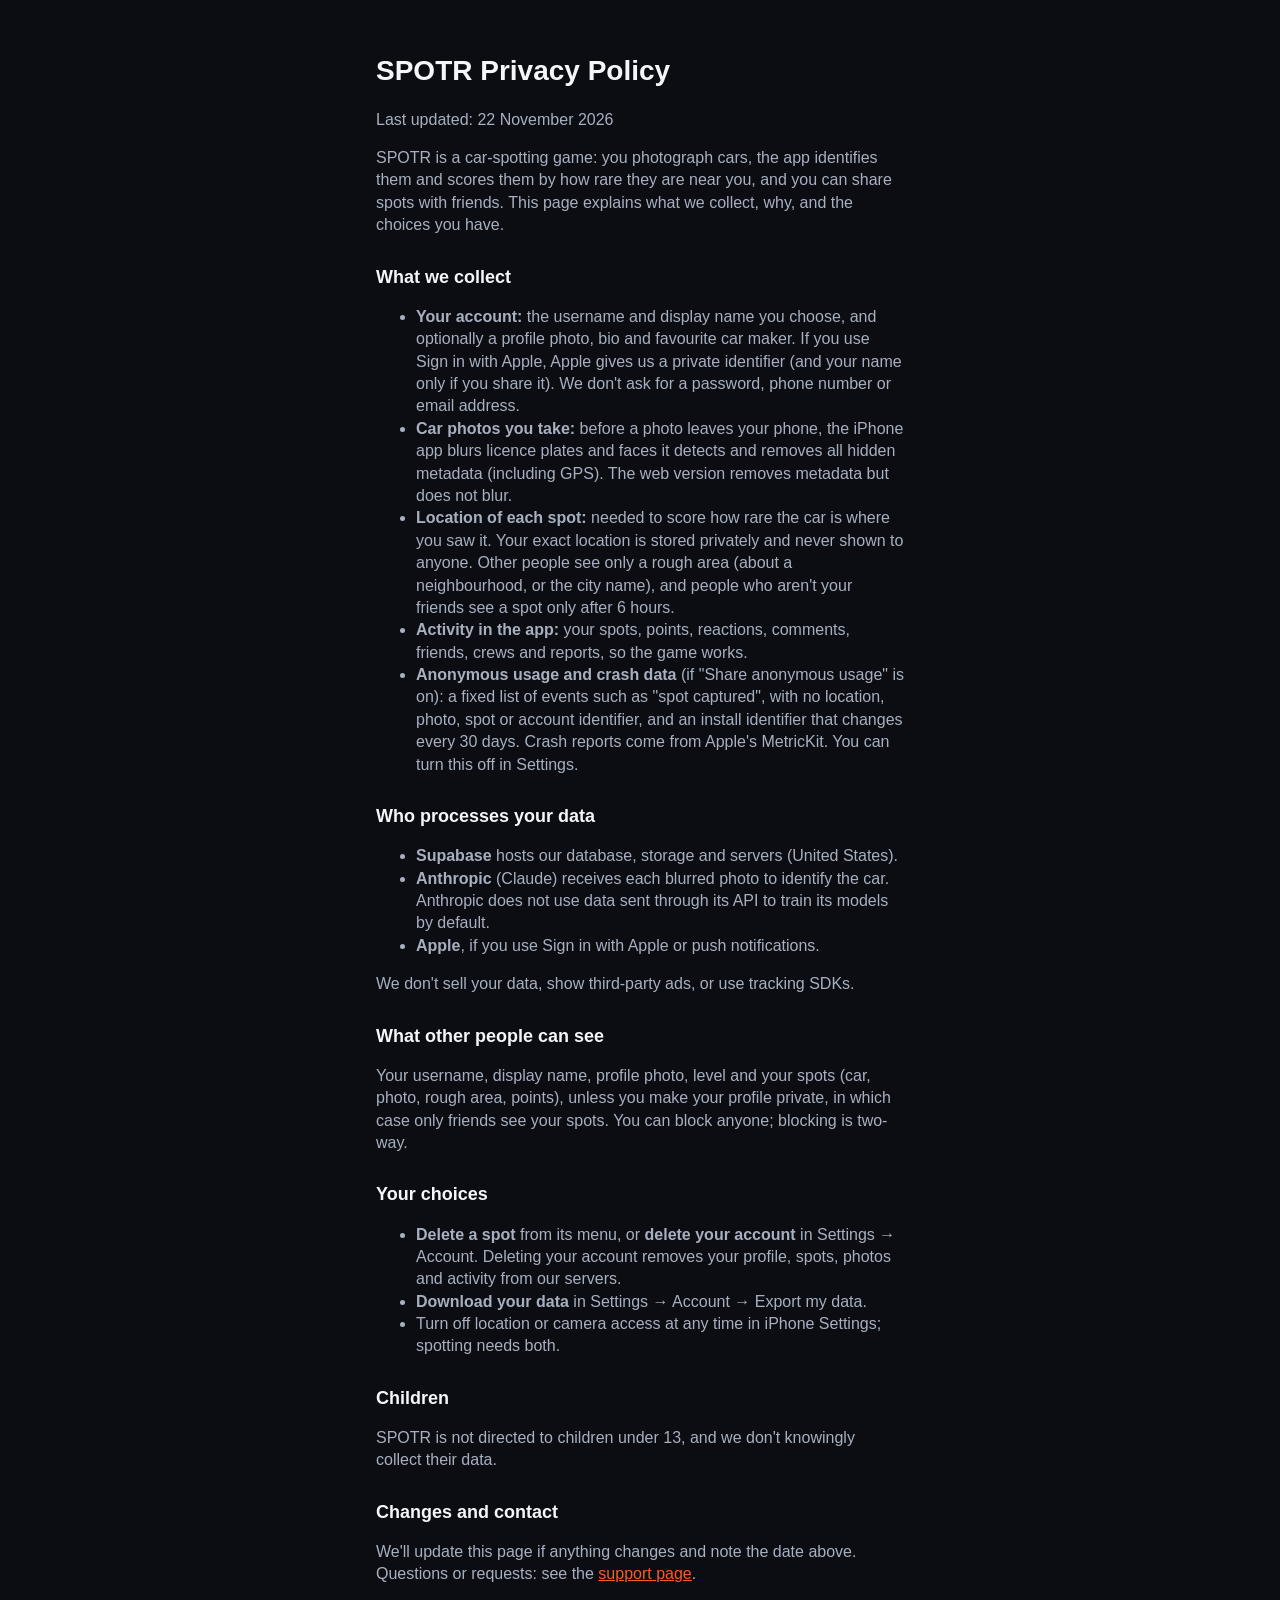
==== privacy.html @ 59b1a177 "Privacy policy and support pages Co-Authored-By: Claude Opus 5.5 <noreply@anthropic.com>" ====
<!doctype html>
<html lang="en">
<head>
  <meta charset="utf-8">
  <meta name="viewport" content="width=device-width, initial-scale=1">
  <title>SPOTR Privacy Policy</title>
  <link rel="stylesheet" href="style.css">
  <style>main.doc { padding-top: 32px; } .doc h1 { font-size: 28px; } .doc h2 { font-size: 18px; margin-top: 28px; }
    .doc p, .doc li { color: var(--text2); } .doc a { color: var(--accent); }</style>
</head>
<body>
<main class="doc">
  <h1>SPOTR Privacy Policy</h1>
  <p>Last updated: 22 November 2026</p>
  <p>SPOTR is a car-spotting game: you photograph cars, the app identifies them and scores them by how rare they are
    near you, and you can share spots with friends. This page explains what we collect, why, and the choices you have.</p>

  <h2>What we collect</h2>
  <ul>
    <li><b>Your account:</b> the username and display name you choose, and optionally a profile photo, bio and favourite
      car maker. If you use Sign in with Apple, Apple gives us a private identifier (and your name only if you share it).
      We don't ask for a password, phone number or email address.</li>
    <li><b>Car photos you take:</b> before a photo leaves your phone, the iPhone app blurs licence plates and faces it
      detects and removes all hidden metadata (including GPS). The web version removes metadata but does not blur.</li>
    <li><b>Location of each spot:</b> needed to score how rare the car is where you saw it. Your exact location is
      stored privately and never shown to anyone. Other people see only a rough area (about a neighbourhood, or the
      city name), and people who aren't your friends see a spot only after 6 hours.</li>
    <li><b>Activity in the app:</b> your spots, points, reactions, comments, friends, crews and reports, so the game works.</li>
    <li><b>Anonymous usage and crash data</b> (if "Share anonymous usage" is on): a fixed list of events such as
      "spot captured", with no location, photo, spot or account identifier, and an install identifier that changes every
      30 days. Crash reports come from Apple's MetricKit. You can turn this off in Settings.</li>
  </ul>

  <h2>Who processes your data</h2>
  <ul>
    <li><b>Supabase</b> hosts our database, storage and servers (United States).</li>
    <li><b>Anthropic</b> (Claude) receives each blurred photo to identify the car. Anthropic does not use data sent through
      its API to train its models by default.</li>
    <li><b>Apple</b>, if you use Sign in with Apple or push notifications.</li>
  </ul>
  <p>We don't sell your data, show third-party ads, or use tracking SDKs.</p>

  <h2>What other people can see</h2>
  <p>Your username, display name, profile photo, level and your spots (car, photo, rough area, points), unless you make
    your profile private, in which case only friends see your spots. You can block anyone; blocking is two-way.</p>

  <h2>Your choices</h2>
  <ul>
    <li><b>Delete a spot</b> from its menu, or <b>delete your account</b> in Settings → Account. Deleting your account
      removes your profile, spots, photos and activity from our servers.</li>
    <li><b>Download your data</b> in Settings → Account → Export my data.</li>
    <li>Turn off location or camera access at any time in iPhone Settings; spotting needs both.</li>
  </ul>

  <h2>Children</h2>
  <p>SPOTR is not directed to children under 13, and we don't knowingly collect their data.</p>

  <h2>Changes and contact</h2>
  <p>We'll update this page if anything changes and note the date above. Questions or requests:
    see the <a href="support.html">support page</a>.</p>
</main>
</body>
</html>
---- style.css ----
:root {
  --bg: #0b0d12; --surface: #161a22; --surface2: #1f2430; --stroke: #2a3040;
  --text: #f4f6fa; --text2: #a8b0c0; --text3: #6c7588; --accent: #ff5a1f; --danger: #ff5c5c;
  --common: #9aa3b2; --uncommon: #3ecf8e; --rare: #3b9eff; --epic: #b06bff; --legendary: #ffb020; --unicorn: #ff4fd8;
  color-scheme: dark;
}
* { box-sizing: border-box; }
html, body { margin: 0; background: var(--bg); color: var(--text);
  font: 16px/1.4 -apple-system, BlinkMacSystemFont, "SF Pro Rounded", "Segoe UI", Roboto, sans-serif; }
[hidden] { display: none !important; }
.screen { min-height: 100dvh; }
main { max-width: 560px; margin: 0 auto; padding: 12px 16px 96px; }
.stack { display: flex; flex-direction: column; gap: 12px; }
.row { display: flex; gap: 8px; margin-bottom: 12px; }
.row input { flex: 1; }
.center { align-items: center; text-align: center; }
.card { background: var(--surface); border: 1px solid var(--stroke); border-radius: 18px; padding: 16px; }
h3 { margin: 20px 0 8px; font-size: 13px; letter-spacing: .08em; text-transform: uppercase; color: var(--text3); }

.hero { text-align: center; padding: 18vh 16px 32px; }
.logo { font-weight: 900; letter-spacing: .3em; font-size: 48px; margin: 0; }
.logo.small { font-size: 18px; letter-spacing: .25em; }
.tagline { color: var(--text2); margin: 8px 0 0; }
#join form { max-width: 420px; margin: 0 16px; }
@media (min-width: 452px) { #join form { margin: 0 auto; } }

label { display: flex; flex-direction: column; gap: 6px; font-weight: 600; font-size: 14px; color: var(--text2); }
input { background: var(--surface2); color: var(--text); border: 1px solid var(--stroke); border-radius: 12px;
  padding: 12px 14px; font-size: 16px; outline: none; width: 100%; }
input:focus { border-color: var(--accent); }
button, .file { font: inherit; border: 0; border-radius: 14px; padding: 12px 18px; cursor: pointer; font-weight: 700; }
.primary { background: var(--accent); color: #fff; }
.primary:disabled { opacity: .5; }
.ghost { background: var(--surface); color: var(--text); border: 1px solid var(--stroke); width: 100%; margin-top: 12px; }
.small-btn { padding: 8px 14px; font-size: 14px; }
.file { display: inline-block; }
.file input { display: none; }
.hint { color: var(--text3); font-size: 13px; margin: 0; }
.big { font-size: 18px; font-weight: 600; margin: 4px 0; }
.error { color: var(--danger); margin: 0; font-size: 14px; }

.top { position: sticky; top: 0; z-index: 5; display: flex; justify-content: space-between; align-items: center;
  padding: calc(env(safe-area-inset-top) + 12px) 16px 12px; background: rgba(11,13,18,.85); backdrop-filter: blur(16px); }
.me { color: var(--text2); font-size: 14px; }

.tabs { position: fixed; left: 50%; transform: translateX(-50%); bottom: calc(env(safe-area-inset-bottom) + 12px);
  display: flex; gap: 4px; padding: 6px; border-radius: 26px; background: rgba(30,34,44,.7);
  backdrop-filter: blur(20px) saturate(1.6); border: 1px solid rgba(255,255,255,.08); box-shadow: 0 8px 30px rgba(0,0,0,.4); }
.tabs button { background: none; color: var(--text2); display: flex; flex-direction: column; align-items: center;
  gap: 2px; padding: 8px 18px; border-radius: 20px; font-size: 20px; }
.tabs button span { font-size: 11px; font-weight: 600; }
.tabs button.active { background: rgba(255,255,255,.12); color: var(--text); }

.spot { padding: 0; overflow: hidden; }
.spot img { width: 100%; aspect-ratio: 4/3; object-fit: cover; display: block; background: var(--surface2); }
.spot .body { padding: 12px 14px 14px; }
.spot .who { display: flex; align-items: center; gap: 8px; color: var(--text2); font-size: 14px; margin-bottom: 6px; }
.spot .car { font-size: 20px; font-weight: 800; margin: 0; }
.spot .meta { display: flex; gap: 8px; align-items: center; margin-top: 6px; color: var(--text3); font-size: 13px; }
.tier { font-size: 11px; font-weight: 800; letter-spacing: .08em; text-transform: uppercase; padding: 3px 8px;
  border-radius: 8px; color: #000; }
.points { font-weight: 800; font-variant-numeric: tabular-nums; }
.avatar { width: 28px; height: 28px; border-radius: 50%; background: var(--surface2); display: grid; place-items: center;
  font-size: 13px; font-weight: 800; color: var(--text); flex: none; }
.person { display: flex; align-items: center; gap: 10px; padding: 10px 12px; }
.person .name { flex: 1; min-width: 0; }
.person .name b { display: block; }
.person .name small { color: var(--text3); }
.breakdown { list-style: none; padding: 0; margin: 8px 0 0; color: var(--text2); font-size: 14px; }
.breakdown li { display: flex; justify-content: space-between; padding: 3px 0; }
.reveal .points { font-size: 40px; }
.empty { text-align: center; color: var(--text2); padding: 32px 16px; }

.toast { position: fixed; left: 50%; transform: translateX(-50%); bottom: calc(env(safe-area-inset-bottom) + 96px);
  background: var(--surface2); border: 1px solid var(--stroke); padding: 10px 16px; border-radius: 14px; z-index: 10;
  max-width: calc(100vw - 32px); }
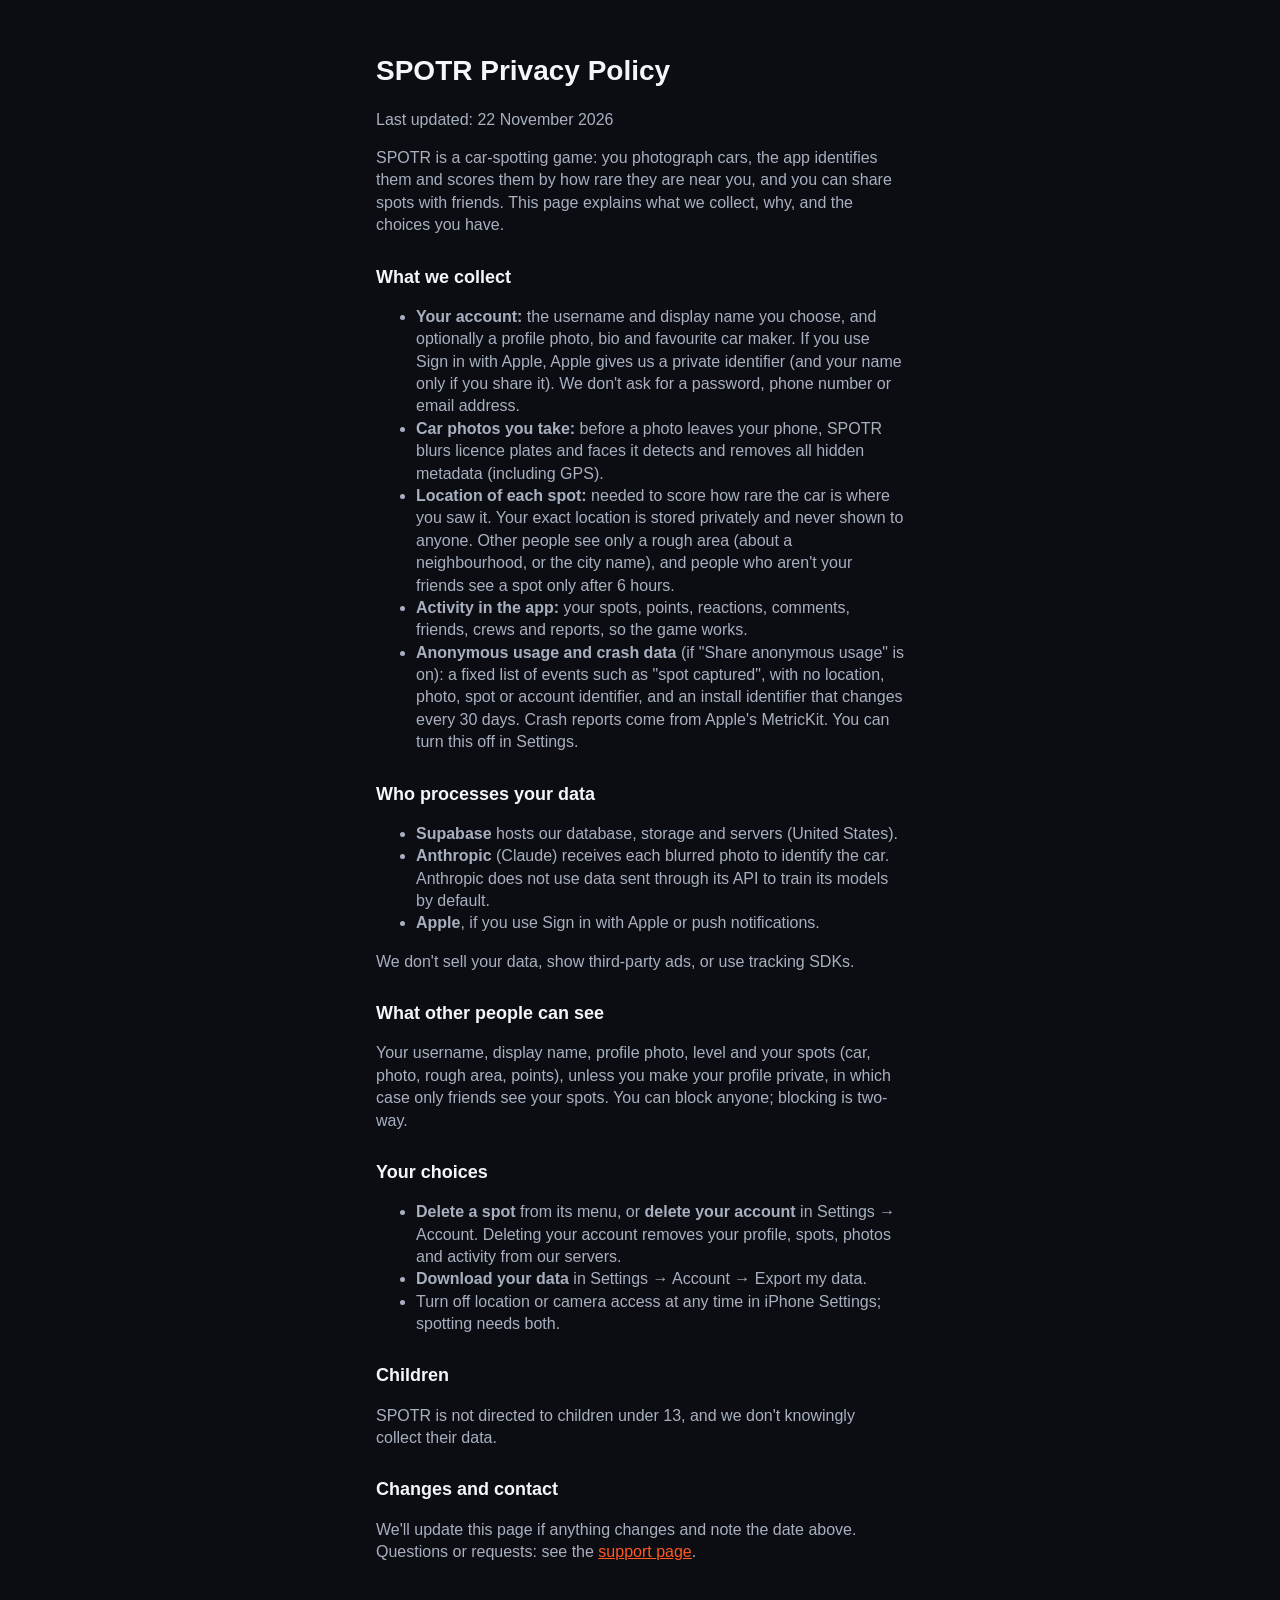
==== commit 1eded0ee: "Privacy: iPhone app only Co-Authored-By: Claude Opus 5.5 <noreply@anthropic.com>" ====
--- a/privacy.html
+++ b/privacy.html
@@ -20,8 +20,8 @@
     <li><b>Your account:</b> the username and display name you choose, and optionally a profile photo, bio and favourite
       car maker. If you use Sign in with Apple, Apple gives us a private identifier (and your name only if you share it).
       We don't ask for a password, phone number or email address.</li>
-    <li><b>Car photos you take:</b> before a photo leaves your phone, the iPhone app blurs licence plates and faces it
-      detects and removes all hidden metadata (including GPS). The web version removes metadata but does not blur.</li>
+    <li><b>Car photos you take:</b> before a photo leaves your phone, SPOTR blurs licence plates and faces it
+      detects and removes all hidden metadata (including GPS).</li>
     <li><b>Location of each spot:</b> needed to score how rare the car is where you saw it. Your exact location is
       stored privately and never shown to anyone. Other people see only a rough area (about a neighbourhood, or the
       city name), and people who aren't your friends see a spot only after 6 hours.</li>
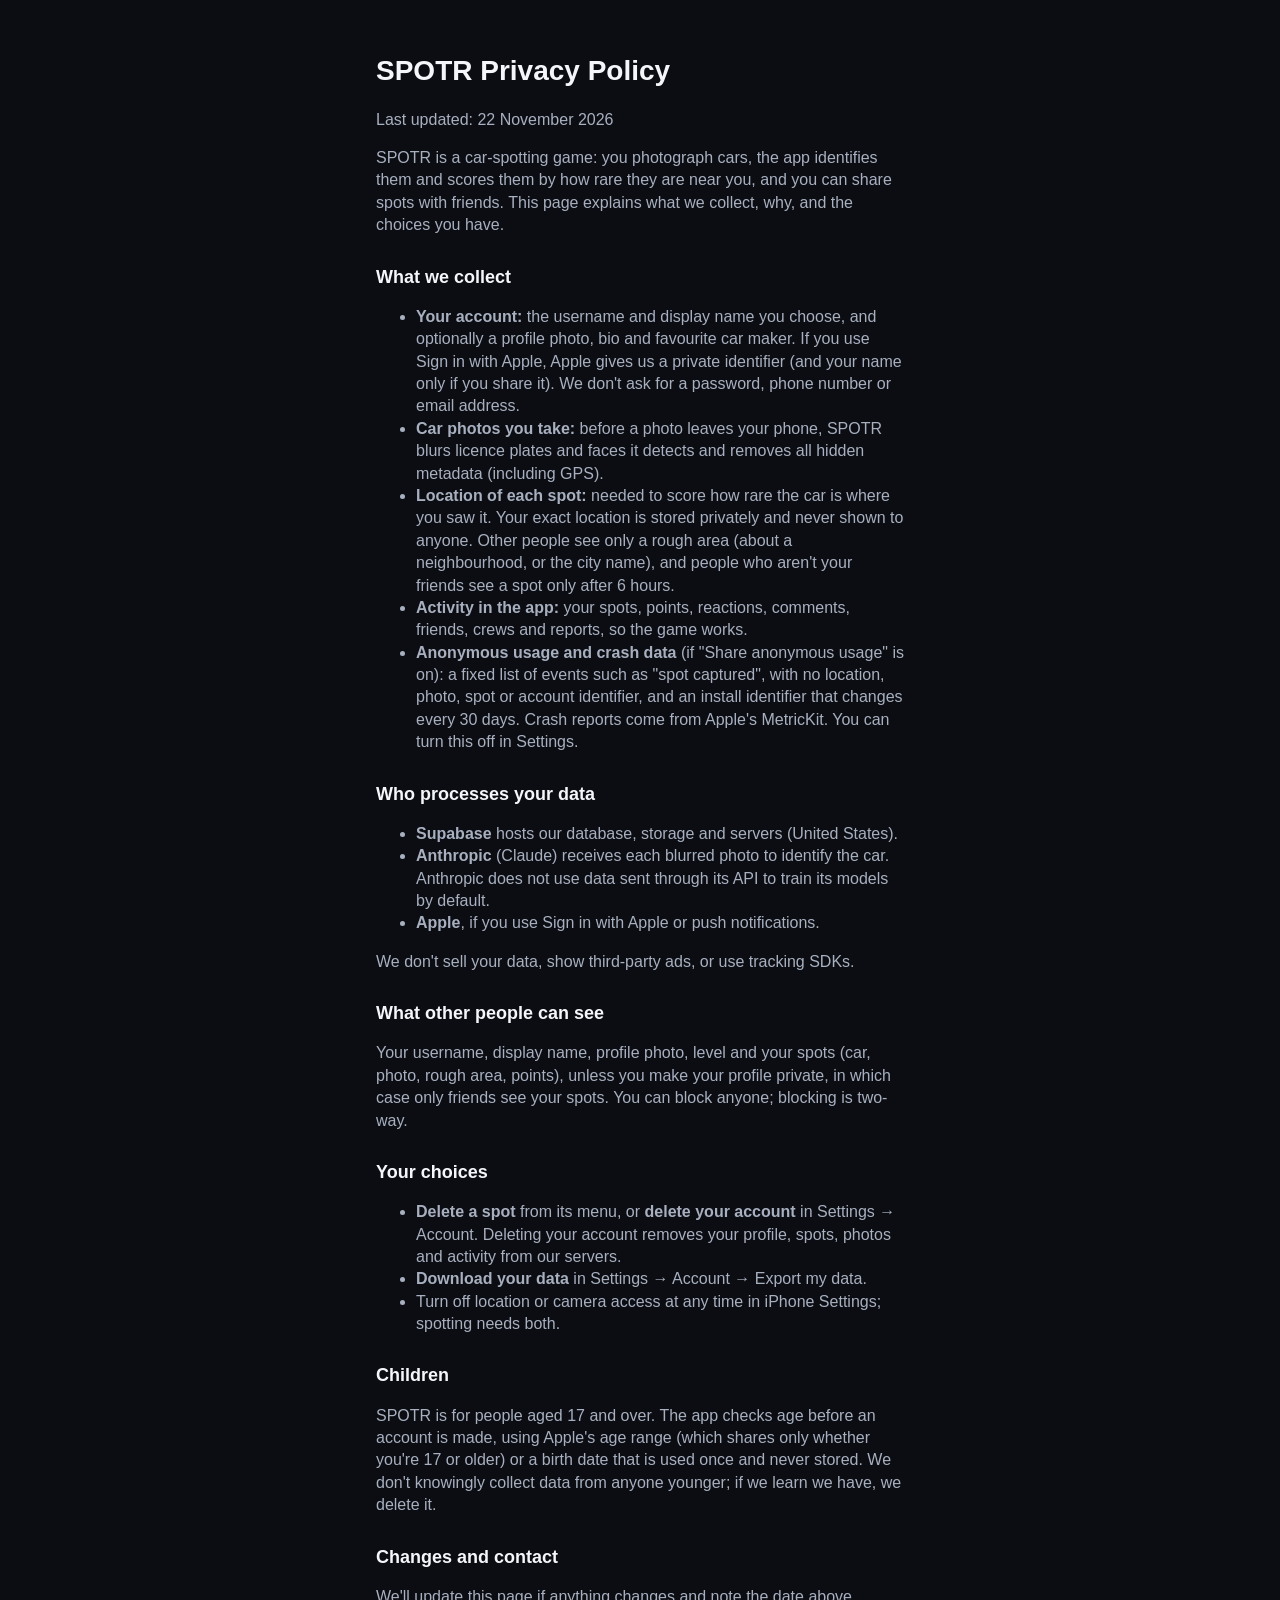
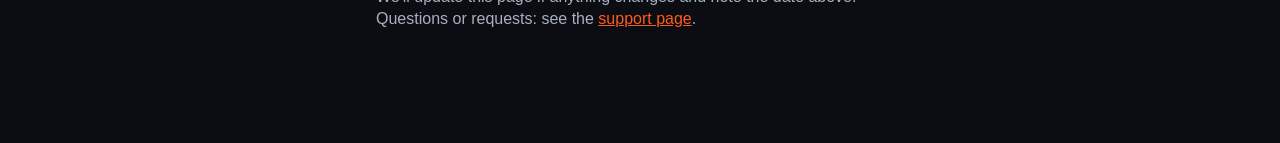
==== commit feb7380c: "Terms and privacy: 17+" ====
--- a/privacy.html
+++ b/privacy.html
@@ -53,7 +53,7 @@
   </ul>
 
   <h2>Children</h2>
-  <p>SPOTR is not directed to children under 13, and we don't knowingly collect their data.</p>
+  <p>SPOTR is for people aged 17 and over. The app checks age before an account is made, using Apple's age range (which shares only whether you're 17 or older) or a birth date that is used once and never stored. We don't knowingly collect data from anyone younger; if we learn we have, we delete it.</p>
 
   <h2>Changes and contact</h2>
   <p>We'll update this page if anything changes and note the date above. Questions or requests:
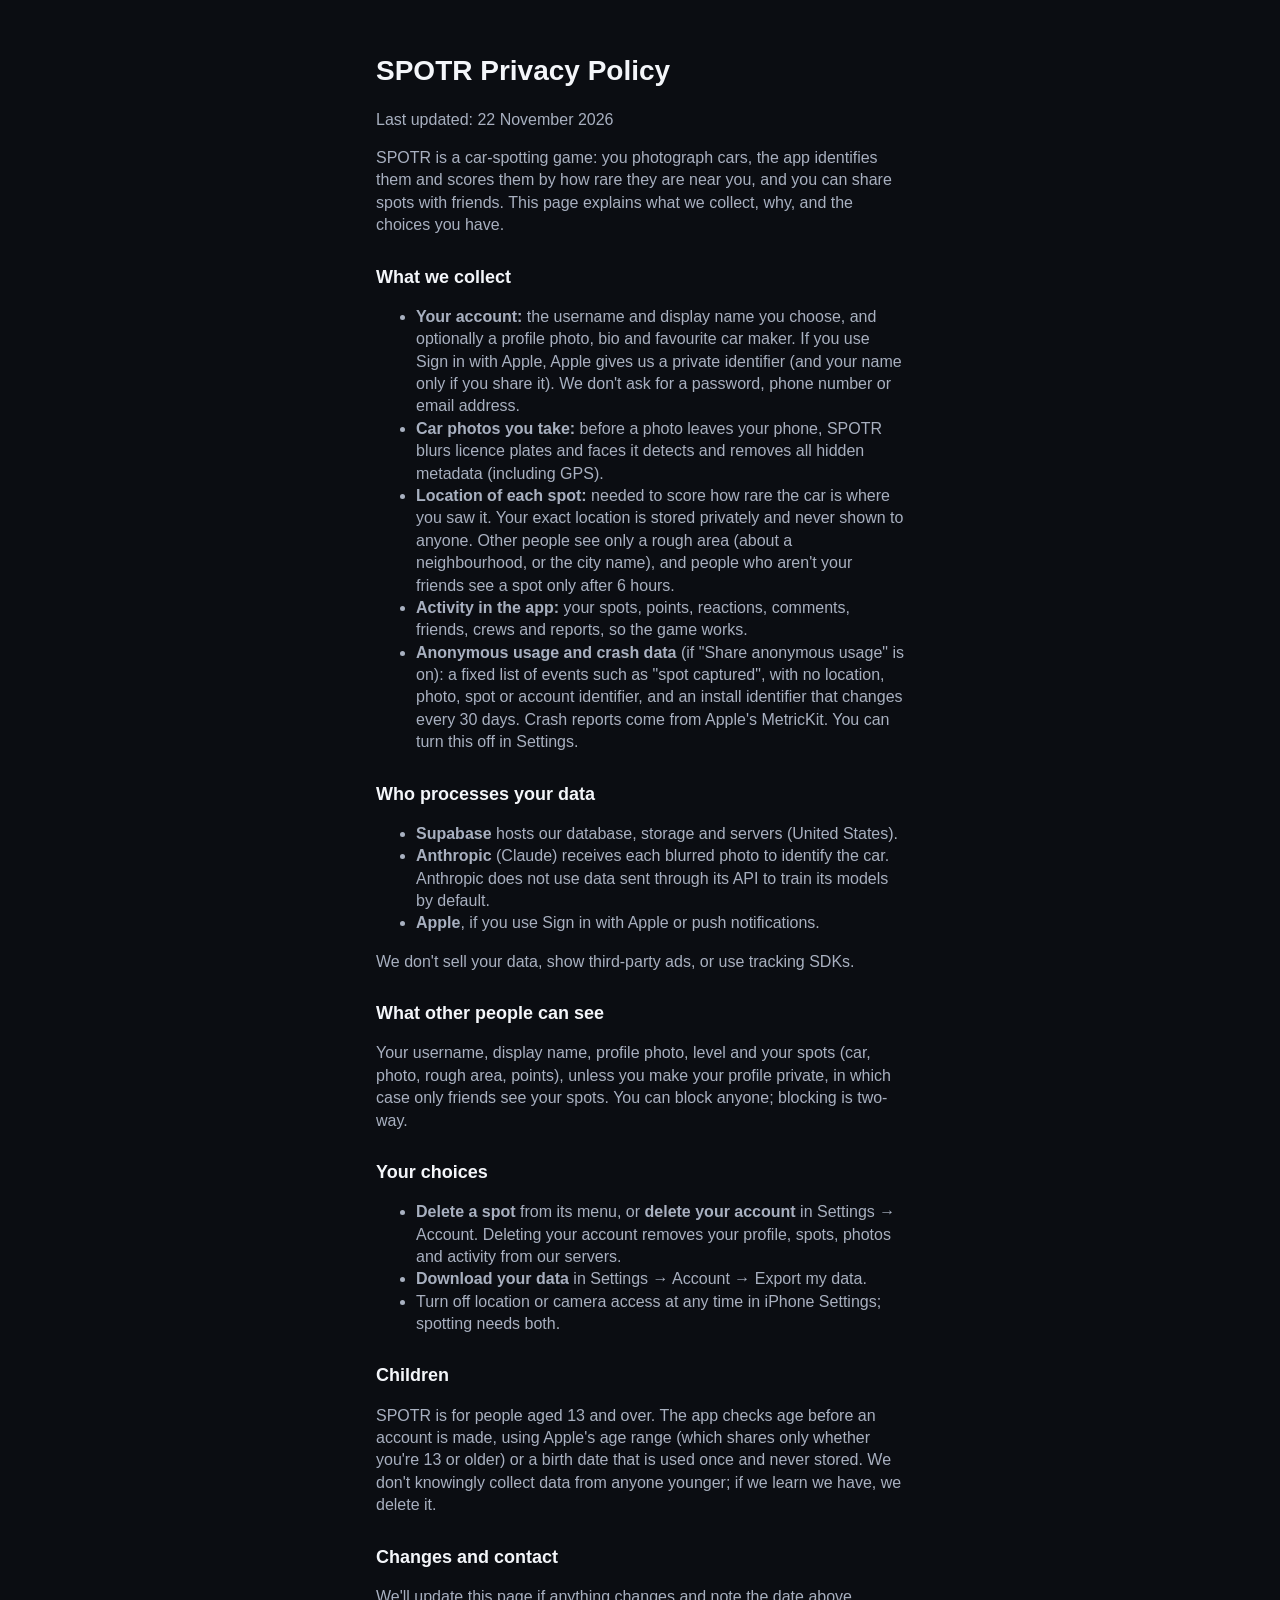
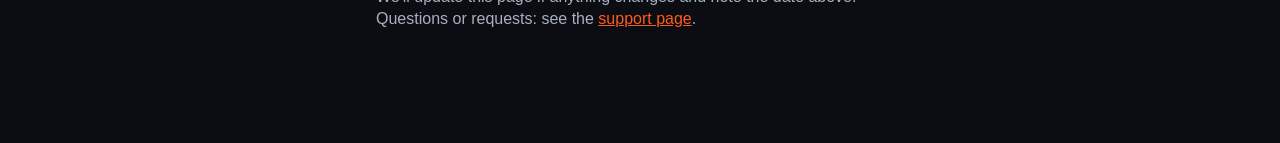
==== commit fdfde727: "Terms and privacy: 13+" ====
--- a/privacy.html
+++ b/privacy.html
@@ -53,7 +53,7 @@
   </ul>
 
   <h2>Children</h2>
-  <p>SPOTR is for people aged 17 and over. The app checks age before an account is made, using Apple's age range (which shares only whether you're 17 or older) or a birth date that is used once and never stored. We don't knowingly collect data from anyone younger; if we learn we have, we delete it.</p>
+  <p>SPOTR is for people aged 13 and over. The app checks age before an account is made, using Apple's age range (which shares only whether you're 13 or older) or a birth date that is used once and never stored. We don't knowingly collect data from anyone younger; if we learn we have, we delete it.</p>
 
   <h2>Changes and contact</h2>
   <p>We'll update this page if anything changes and note the date above. Questions or requests:
